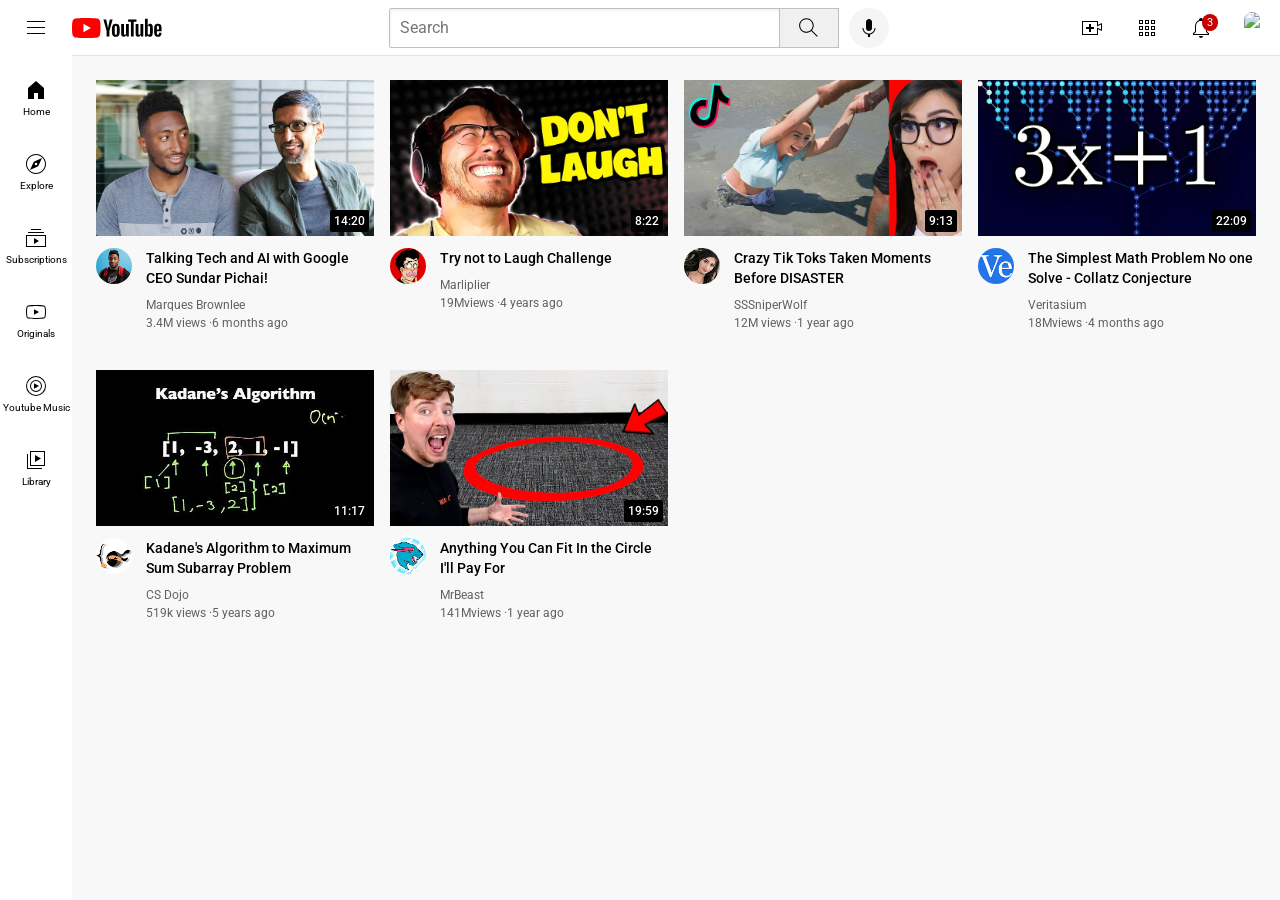
==== youtube.html @ 3a7df428 "Version 1" ====
<!DOCTYPE html>
<html lang="en">
<head>
    <title>Youtube.Clone</title>
    <link rel="preconnect" href="https://fonts.googleapis.com">
    <link rel="preconnect" href="https://fonts.gstatic.com" crossorigin>
    <link href="https://fonts.googleapis.com/css2?family=Roboto:wght@400;500;700&display=swap" rel="stylesheet">
    <link rel="stylesheet" href="styles/header.css">
    <link rel="stylesheet" href="styles/general.css">
    <link rel="stylesheet" href="styles/video.css">
    <link rel="stylesheet" href="styles/sidebar.css">



</head>
<body>
    <div class="header">
        <div class="left-section">
            <img src="icons/hamburger-menu.svg" class="hamburger">
            <img src="icons/youtube-logo.svg" class="youtube-logo">
        </div>
        <div class="middle-section">
            <input type="text" placeholder="Search" class="search-bar">
            <button class="search-button"><img class="search-icon" src="icons/search.svg">
                <div class="tooltip">Search</div>
            </button>
            <button class="voice-search-button"><img class="voice-search-icon" src="icons/voice-search-icon.svg">
                <div class="tooltip">Search with your voice</div>
              
            </button>
        </div>
        <div class="right-section">
            <div class="upload-icon-container">
                <img class="upload-icon" src="icons/upload.svg">
                <div class="tooltip">Create</div>


            </div>
            <div class="apps-icon-container">
                <img class="youtube-apps-icon" src="icons/youtube-apps.svg">
                <div class="tooltip">Youtube Apps</div>


            </div>
            <div class="notifications-icon-container">
                <img class="notifications-icon"  src="icons/notifications.svg">
                <div class="tooltip">Notifications</div>
                <div class="notifications-count">3</div>
            </div>
            <img class="current-user-picture" src="Channel-pics/my-channel.jpeg">
        </div>

    </div>
    <div class="sidebar">
        <div class="sidebar-link">
            <img src="icons/home.svg">
            <div>Home</div>
        </div>
        <div class="sidebar-link">
            <img src="icons/explore.svg">
            <div>Explore</div>

        </div>
        <div class="sidebar-link">
            <img src="icons/subscriptions.svg">
            <div>Subscriptions</div>

        </div>
        <div class="sidebar-link">
            <img src="icons/originals.svg">
            <div>Originals</div>

        </div>
        <div class="sidebar-link">
            <img src="icons/youtube-music.svg">
            <div>Youtube Music</div>

        </div>
        <div class="sidebar-link">
            <img src="icons/library.svg">
            <div>Library</div>
        </div>
    </div>
    <div class="video-grid">
        <div class="video-preview">    
            <div class="thumbnail-row">
                <img class="thumbnail" src="thumbnails/thumbnail-1.webp">
                <div class="video-time">14:20</div>
            </div>
            <div class="video-info-grid">
                <div class="channel-picture">
                    <img class="profile-picture" src="Channel-pics/channel-1.jpeg">
                </div>
                <div class="video-info">
                    <p class="video-title">Talking Tech and AI with Google CEO Sundar Pichai!</p>
                    <p class="video-author">Marques Brownlee</p>
                    <p class="video-stats">3.4M views &#183;6 months ago</p>
                </div>
            </div>
        </div>
        <div class="video-preview">    
            <div class="thumbnail-row">
                <img class="thumbnail" src="thumbnails/thumbnail-2.webp">
                <div class="video-time">8:22</div>

            </div>
            <div class="video-info-grid">
                <div class="channel-picture2">
                    <img src="Channel-pics/channel-2.jpeg" class="profile-picture">
    
                </div>
                <div class="video-info2">
                    <p class="video-title">Try not to Laugh Challenge</p>
                    <p class="video-author">Marliplier</p>
                    <p class="video-stats">19Mviews &#183;4 years ago</p>
        
                </div>
        
            </div>
        </div>
        <div class="video-preview">    
            <div class="thumbnail-row">
                <img class="thumbnail" src="thumbnails/thumbnail-3.webp">
                <div class="video-time">9:13</div>

            </div>
            <div class="video-info-grid">
                <div class="channel-picture">
                    <img class="profile-picture" src="Channel-pics/channel-3.jpeg">
                </div>
                <div class="video-info">
                    <p class="video-title">Crazy Tik Toks Taken Moments Before DISASTER</p>
                    <p class="video-author">SSSniperWolf</p>
                    <p class="video-stats">12M views &#183;1 year ago</p>
                </div>
            </div>
        </div>
        <div class="video-preview">    
            <div class="thumbnail-row">
                <img class="thumbnail" src="thumbnails/thumbnail-4.webp">
                <div class="video-time">22:09</div>

            </div>
            <div class="video-info-grid">
                <div class="channel-picture2">
                    <img src="Channel-pics/channel-4.jpeg" class="profile-picture">
    
                </div>
                <div class="video-info2">
                    <p class="video-title">The Simplest Math Problem No one Solve - Collatz Conjecture</p>
                    <p class="video-author">Veritasium</p>
                    <p class="video-stats">18Mviews &#183;4 months ago</p>
        
                </div>
        
            </div>
        </div>
        <div class="video-preview">    
            <div class="thumbnail-row">
                <img class="thumbnail" src="thumbnails/thumbnail-5.webp">
                <div class="video-time">11:17</div>

            </div>
            <div class="video-info-grid">
                <div class="channel-picture">
                    <img class="profile-picture" src="Channel-pics/channel-5.jpeg">
                </div>
                <div class="video-info">
                    <p class="video-title">Kadane's Algorithm to Maximum Sum Subarray Problem</p>
                    <p class="video-author">CS Dojo</p>
                    <p class="video-stats">519k views &#183;5 years ago</p>
                </div>
            </div>
        </div>
        <div class="video-preview">    
            <div class="thumbnail-row">
                <img class="thumbnail" src="thumbnails/thumbnail-6.webp">
                <div class="video-time">19:59</div>

            </div>
            <div class="video-info-grid">
                <div class="channel-picture2">
                    <img src="Channel-pics/channel-6.jpeg" class="profile-picture">
    
                </div>
                <div class="video-info2">
                    <p class="video-title">Anything You Can Fit In the Circle I'll Pay For</p>
                    <p class="video-author">MrBeast</p>
                    <p class="video-stats">141Mviews &#183;1 year ago</p>
        
                </div>
        
            </div>
        </div>
    </div>


</body>
</html>
---- styles/header.css ----
.header{
    height: 55px;
    display: flex;
    flex-direction: row;
    justify-content: space-between;
    position: fixed;
    top: 0;
    left: 0;
    right: 0;
    background-color: white;
    border-bottom-width: 1px;
    border-bottom-style: solid;
    border-bottom-color: rgb(228, 228, 228);
    z-index: 100;
}
.left-section{
    display: flex;
    align-items: center;
}
.hamburger{
    height: 24px;
    margin-left: 24px;
    margin-right: 24px;
}
.youtube-logo{
    height: 20px;
}
.middle-section{
    flex: 1;
    margin-left: 70px;
    margin-right: 35px;
     max-width: 500px;
     display: flex;
     align-items: center;
}
.search-bar{
    flex: 1;
    height: 36px;
    padding-left: 10px;
    font-size: 16px;
    border-width: 1px;
    border-style: solid;
    border-color: rgb(192, 192, 192);
    border-radius: 2px;
    box-shadow: inset 1px 2px 3px rgb(0, 0, 0, 0.05);
    width: 0;
}
.search-bar::placeholder{
    font-family: Roboto, Arial;
    font-size: 16px;
}

.search-button{
    height: 40px;
    width: 60px;
    background-color: rgb(240, 240, 240);
    border-width: 1px;
    border-style: solid;
    border-color: rgb(192, 192, 192);
    margin-left: -1px;
    margin-right: 10px;
}
.search-button,.voice-search-button, .upload-icon-container,
.apps-icon-container, .notifications-icon-container{
    position: relative;
    display: flex;
    justify-content: center;
    align-items: center;


}
.search-button .tooltip,.voice-search-button .tooltip, .upload-icon-container .tooltip,
.apps-icon-container .tooltip, .notifications-icon-container .tooltip {
    position: absolute;
    font-family: Roboto, Arial;
    background-color: gray;
    color: white;
    padding-top: 4px;
    padding-bottom: 4px;
    padding-left: 8px;
    padding-right: 8px;
    border-radius: 2px;
    font-size: 12px;
    bottom: -30px;
    opacity: 0;
    transition: opacity 0.15s;
    pointer-events: none;
    white-space: nowrap;
}
.search-button:hover .tooltip,.voice-search-button:hover .tooltip,
.upload-icon-container:hover .tooltip,
.apps-icon-container:hover .tooltip,
.notifications-icon-container:hover .tooltip
{
    opacity: 1;
}
.search-icon{
    height: 25px;
}
.voice-search-button{
    height: 40px;
    width: 40px ;
    border-radius: 20px;
    border: none;
    background-color: rgb(245, 245, 245);
}
.voice-search-icon{
    height: 24px;
}
.right-section{
    width: 180px;
    margin-right: 20px;
    display: flex;
    align-items: center;
    justify-content: space-between;
    flex-shrink: 0;
}
.upload-icon{
    height: 24px;
}
.youtube-apps-icon{
    height: 24px;
}
.notifications-icon{
    height: 24px;
}
.notifications-icon-container{
    position: relative;
}
.notifications-count{
    position: absolute;
    top: -2px;
    right: -5px;
    background-color: rgb(200, 0, 0);
    color: white;
    font-family: Roboto,Arial;
    font-size: 11px;
    padding-left: 5px;
    padding-right: 5px;
    padding-top: 2px;
    padding-bottom: 2px;
    border-radius: 10px;
}
.current-user-picture{
    height: 32px;
    border-radius: 16px;
}
---- styles/general.css ----
p{
    font-family: Roboto, Arial;
    margin-top: 0;
    margin-bottom: 0;
}
body{
    margin: 0;
    padding-top: 80px;
    padding-left: 96px;
    padding-right: 24px;
    background-color: rgb(248, 248, 248);
}
---- styles/video.css ----
.thumbnail{
    width: 100%;  
}

.video-title{
    margin-top: 0;
    font-size: 14px;
    font-weight: 500;
    line-height: 20px;
    margin-bottom: 10px;
}

.video-info-grid{
    display: grid;
    grid-template-columns: 50px 1fr;
}
.profile-picture{
    width: 36px;
    border-radius: 50px;
}
.thumbnail-row{
    margin-bottom: 8px;
    position: relative;
}

.video-author,.video-stats {
    font-size: 12px;
    color: rgb(96,96,96);
}
.video-author{
   margin-bottom: 4px;
}

.video-stats{
    margin-top: 0px;
}
.video-grid{
    display: grid;
    grid-template-columns: 1fr 1fr 1fr;
    column-gap: 16px;
    row-gap: 40px;
}
@media (max-width: 750px){
    .video-grid{
        grid-template-columns: 1fr 1fr;
    }
}
@media (min-width: 751px) and (max-width:999px){
    .video-grid{
        grid-template-columns: 1fr 1fr 1fr;
    }
}
@media (min-width: 1000px) {
    .video-grid{
        grid-template-columns: 1fr 1fr 1fr 1fr;
    }
}
.video-time{
    font-family: Roboto, Arial;
    font-size: 12px;
    font-weight: 500;
    padding-left: 4px;
    padding-right: 4px;
    padding-top: 4px;
    padding-bottom: 4px;
    border-radius: 2px;
    background-color: black;
    color: white;
    position: absolute;
    bottom: 8px;
    right: 5px;
}
---- styles/sidebar.css ----
.sidebar{
    position: fixed;
    left: 0;
    bottom: 0;
    top: 55px;
    background-color: white;
    width: 72px;
    z-index: 200;
    padding-top: 5px;
}

.sidebar-link{
    height: 74px;
    display: flex;
    justify-content: center;
    align-items: center;
    flex-direction: column;
    cursor: pointer;
}

.sidebar-link:hover{
    background-color: rgb(235, 235, 235);
}

.sidebar-link img{
    height: 24px;
    margin-bottom: 4px;
}

.sidebar-link div{
    font-family: Roboto, Arial;
    font-size: 10px;
}
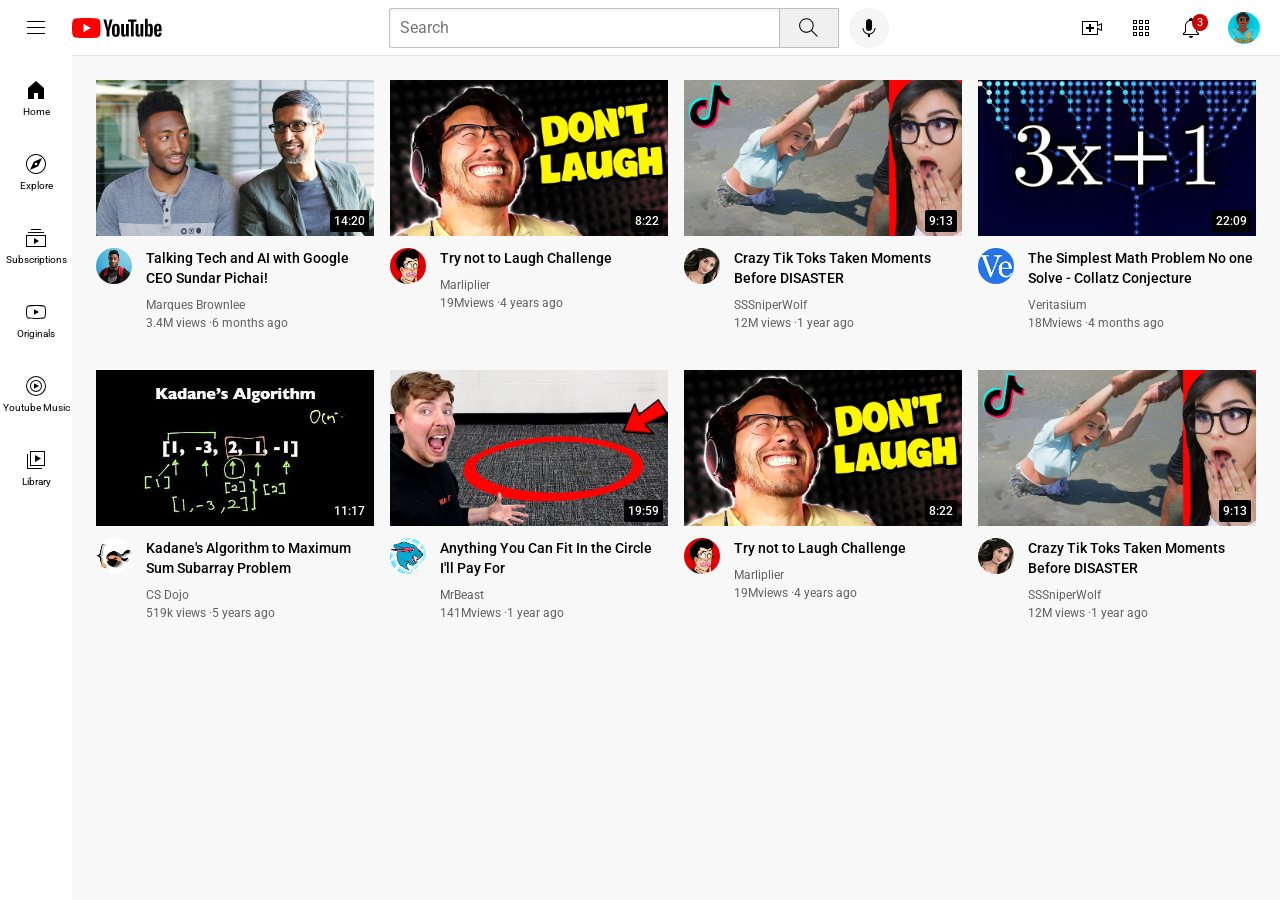
==== commit 5c6ab51c: "Add files via upload" ====
--- a/youtube.html
+++ b/youtube.html
@@ -1,199 +1,236 @@
-<!DOCTYPE html>
-<html lang="en">
-<head>
-    <title>Youtube.Clone</title>
-    <link rel="preconnect" href="https://fonts.googleapis.com">
-    <link rel="preconnect" href="https://fonts.gstatic.com" crossorigin>
-    <link href="https://fonts.googleapis.com/css2?family=Roboto:wght@400;500;700&display=swap" rel="stylesheet">
-    <link rel="stylesheet" href="styles/header.css">
-    <link rel="stylesheet" href="styles/general.css">
-    <link rel="stylesheet" href="styles/video.css">
-    <link rel="stylesheet" href="styles/sidebar.css">
-
-
-
-</head>
-<body>
-    <div class="header">
-        <div class="left-section">
-            <img src="icons/hamburger-menu.svg" class="hamburger">
-            <img src="icons/youtube-logo.svg" class="youtube-logo">
-        </div>
-        <div class="middle-section">
-            <input type="text" placeholder="Search" class="search-bar">
-            <button class="search-button"><img class="search-icon" src="icons/search.svg">
-                <div class="tooltip">Search</div>
-            </button>
-            <button class="voice-search-button"><img class="voice-search-icon" src="icons/voice-search-icon.svg">
-                <div class="tooltip">Search with your voice</div>
-              
-            </button>
-        </div>
-        <div class="right-section">
-            <div class="upload-icon-container">
-                <img class="upload-icon" src="icons/upload.svg">
-                <div class="tooltip">Create</div>
-
-
-            </div>
-            <div class="apps-icon-container">
-                <img class="youtube-apps-icon" src="icons/youtube-apps.svg">
-                <div class="tooltip">Youtube Apps</div>
-
-
-            </div>
-            <div class="notifications-icon-container">
-                <img class="notifications-icon"  src="icons/notifications.svg">
-                <div class="tooltip">Notifications</div>
-                <div class="notifications-count">3</div>
-            </div>
-            <img class="current-user-picture" src="Channel-pics/my-channel.jpeg">
-        </div>
-
-    </div>
-    <div class="sidebar">
-        <div class="sidebar-link">
-            <img src="icons/home.svg">
-            <div>Home</div>
-        </div>
-        <div class="sidebar-link">
-            <img src="icons/explore.svg">
-            <div>Explore</div>
-
-        </div>
-        <div class="sidebar-link">
-            <img src="icons/subscriptions.svg">
-            <div>Subscriptions</div>
-
-        </div>
-        <div class="sidebar-link">
-            <img src="icons/originals.svg">
-            <div>Originals</div>
-
-        </div>
-        <div class="sidebar-link">
-            <img src="icons/youtube-music.svg">
-            <div>Youtube Music</div>
-
-        </div>
-        <div class="sidebar-link">
-            <img src="icons/library.svg">
-            <div>Library</div>
-        </div>
-    </div>
-    <div class="video-grid">
-        <div class="video-preview">    
-            <div class="thumbnail-row">
-                <img class="thumbnail" src="thumbnails/thumbnail-1.webp">
-                <div class="video-time">14:20</div>
-            </div>
-            <div class="video-info-grid">
-                <div class="channel-picture">
-                    <img class="profile-picture" src="Channel-pics/channel-1.jpeg">
-                </div>
-                <div class="video-info">
-                    <p class="video-title">Talking Tech and AI with Google CEO Sundar Pichai!</p>
-                    <p class="video-author">Marques Brownlee</p>
-                    <p class="video-stats">3.4M views &#183;6 months ago</p>
-                </div>
-            </div>
-        </div>
-        <div class="video-preview">    
-            <div class="thumbnail-row">
-                <img class="thumbnail" src="thumbnails/thumbnail-2.webp">
-                <div class="video-time">8:22</div>
-
-            </div>
-            <div class="video-info-grid">
-                <div class="channel-picture2">
-                    <img src="Channel-pics/channel-2.jpeg" class="profile-picture">
-    
-                </div>
-                <div class="video-info2">
-                    <p class="video-title">Try not to Laugh Challenge</p>
-                    <p class="video-author">Marliplier</p>
-                    <p class="video-stats">19Mviews &#183;4 years ago</p>
-        
-                </div>
-        
-            </div>
-        </div>
-        <div class="video-preview">    
-            <div class="thumbnail-row">
-                <img class="thumbnail" src="thumbnails/thumbnail-3.webp">
-                <div class="video-time">9:13</div>
-
-            </div>
-            <div class="video-info-grid">
-                <div class="channel-picture">
-                    <img class="profile-picture" src="Channel-pics/channel-3.jpeg">
-                </div>
-                <div class="video-info">
-                    <p class="video-title">Crazy Tik Toks Taken Moments Before DISASTER</p>
-                    <p class="video-author">SSSniperWolf</p>
-                    <p class="video-stats">12M views &#183;1 year ago</p>
-                </div>
-            </div>
-        </div>
-        <div class="video-preview">    
-            <div class="thumbnail-row">
-                <img class="thumbnail" src="thumbnails/thumbnail-4.webp">
-                <div class="video-time">22:09</div>
-
-            </div>
-            <div class="video-info-grid">
-                <div class="channel-picture2">
-                    <img src="Channel-pics/channel-4.jpeg" class="profile-picture">
-    
-                </div>
-                <div class="video-info2">
-                    <p class="video-title">The Simplest Math Problem No one Solve - Collatz Conjecture</p>
-                    <p class="video-author">Veritasium</p>
-                    <p class="video-stats">18Mviews &#183;4 months ago</p>
-        
-                </div>
-        
-            </div>
-        </div>
-        <div class="video-preview">    
-            <div class="thumbnail-row">
-                <img class="thumbnail" src="thumbnails/thumbnail-5.webp">
-                <div class="video-time">11:17</div>
-
-            </div>
-            <div class="video-info-grid">
-                <div class="channel-picture">
-                    <img class="profile-picture" src="Channel-pics/channel-5.jpeg">
-                </div>
-                <div class="video-info">
-                    <p class="video-title">Kadane's Algorithm to Maximum Sum Subarray Problem</p>
-                    <p class="video-author">CS Dojo</p>
-                    <p class="video-stats">519k views &#183;5 years ago</p>
-                </div>
-            </div>
-        </div>
-        <div class="video-preview">    
-            <div class="thumbnail-row">
-                <img class="thumbnail" src="thumbnails/thumbnail-6.webp">
-                <div class="video-time">19:59</div>
-
-            </div>
-            <div class="video-info-grid">
-                <div class="channel-picture2">
-                    <img src="Channel-pics/channel-6.jpeg" class="profile-picture">
-    
-                </div>
-                <div class="video-info2">
-                    <p class="video-title">Anything You Can Fit In the Circle I'll Pay For</p>
-                    <p class="video-author">MrBeast</p>
-                    <p class="video-stats">141Mviews &#183;1 year ago</p>
-        
-                </div>
-        
-            </div>
-        </div>
-    </div>
-
-
-</body>
+<!DOCTYPE html>
+<html lang="en">
+<head>
+    <title>Youtube.Clone</title>
+    <link rel="preconnect" href="https://fonts.googleapis.com">
+    <link rel="preconnect" href="https://fonts.gstatic.com" crossorigin>
+    <link href="https://fonts.googleapis.com/css2?family=Roboto:wght@400;500;700&display=swap" rel="stylesheet">
+    <link rel="stylesheet" href="styles/header.css">
+    <link rel="stylesheet" href="styles/general.css">
+    <link rel="stylesheet" href="styles/video.css">
+    <link rel="stylesheet" href="styles/sidebar.css">
+
+
+
+</head>
+<body>
+    <div class="header">
+        <div class="left-section">
+            <img src="icons/hamburger-menu.svg" class="hamburger">
+            <img src="icons/youtube-logo.svg" class="youtube-logo">
+        </div>
+        <div class="middle-section">
+            <input type="text" placeholder="Search" class="search-bar">
+            <button class="search-button"><img class="search-icon" src="icons/search.svg">
+                <div class="tooltip">Search</div>
+            </button>
+            <button class="voice-search-button"><img class="voice-search-icon" src="icons/voice-search-icon.svg">
+                <div class="tooltip">Search with your voice</div>
+              
+            </button>
+        </div>
+        <div class="right-section">
+            <div class="upload-icon-container">
+                <img class="upload-icon" src="icons/upload.svg">
+                <div class="tooltip">Create</div>
+
+
+            </div>
+            <div class="apps-icon-container">
+                <img class="youtube-apps-icon" src="icons/youtube-apps.svg">
+                <div class="tooltip">Youtube Apps</div>
+
+
+            </div>
+            <div class="notifications-icon-container">
+                <img class="notifications-icon"  src="icons/notifications.svg">
+                <div class="tooltip">Notifications</div>
+                <div class="notifications-count">3</div>
+            </div>
+            <img class="current-user-picture" src="Channel-pics/my-channel.jpg">
+        </div>
+
+    </div>
+    <div class="sidebar">
+        <div class="sidebar-link">
+            <img src="icons/home.svg">
+            <div>Home</div>
+        </div>
+        <div class="sidebar-link">
+            <img src="icons/explore.svg">
+            <div>Explore</div>
+
+        </div>
+        <div class="sidebar-link">
+            <img src="icons/subscriptions.svg">
+            <div>Subscriptions</div>
+
+        </div>
+        <div class="sidebar-link">
+            <img src="icons/originals.svg">
+            <div>Originals</div>
+
+        </div>
+        <div class="sidebar-link">
+            <img src="icons/youtube-music.svg">
+            <div>Youtube Music</div>
+
+        </div>
+        <div class="sidebar-link">
+            <img src="icons/library.svg">
+            <div>Library</div>
+        </div>
+    </div>
+    <div class="video-grid">
+        <div class="video-preview">    
+            <div class="thumbnail-row">
+                <img class="thumbnail" src="thumbnails/thumbnail-1.webp">
+                <div class="video-time">14:20</div>
+            </div>
+            <div class="video-info-grid">
+                <div class="channel-picture">
+                    <img class="profile-picture" src="Channel-pics/channel-1.jpeg">
+                </div>
+                <div class="video-info">
+                    <p class="video-title">Talking Tech and AI with Google CEO Sundar Pichai!</p>
+                    <p class="video-author">Marques Brownlee</p>
+                    <p class="video-stats">3.4M views &#183;6 months ago</p>
+                </div>
+            </div>
+        </div>
+        <div class="video-preview">    
+            <div class="thumbnail-row">
+                <img class="thumbnail" src="thumbnails/thumbnail-2.webp">
+                <div class="video-time">8:22</div>
+
+            </div>
+            <div class="video-info-grid">
+                <div class="channel-picture2">
+                    <img src="Channel-pics/channel-2.jpeg" class="profile-picture">
+    
+                </div>
+                <div class="video-info2">
+                    <p class="video-title">Try not to Laugh Challenge</p>
+                    <p class="video-author">Marliplier</p>
+                    <p class="video-stats">19Mviews &#183;4 years ago</p>
+        
+                </div>
+        
+            </div>
+        </div>
+        <div class="video-preview">    
+            <div class="thumbnail-row">
+                <img class="thumbnail" src="thumbnails/thumbnail-3.webp">
+                <div class="video-time">9:13</div>
+
+            </div>
+            <div class="video-info-grid">
+                <div class="channel-picture">
+                    <img class="profile-picture" src="Channel-pics/channel-3.jpeg">
+                </div>
+                <div class="video-info">
+                    <p class="video-title">Crazy Tik Toks Taken Moments Before DISASTER</p>
+                    <p class="video-author">SSSniperWolf</p>
+                    <p class="video-stats">12M views &#183;1 year ago</p>
+                </div>
+            </div>
+        </div>
+        <div class="video-preview">    
+            <div class="thumbnail-row">
+                <img class="thumbnail" src="thumbnails/thumbnail-4.webp">
+                <div class="video-time">22:09</div>
+
+            </div>
+            <div class="video-info-grid">
+                <div class="channel-picture2">
+                    <img src="Channel-pics/channel-4.jpeg" class="profile-picture">
+    
+                </div>
+                <div class="video-info2">
+                    <p class="video-title">The Simplest Math Problem No one Solve - Collatz Conjecture</p>
+                    <p class="video-author">Veritasium</p>
+                    <p class="video-stats">18Mviews &#183;4 months ago</p>
+        
+                </div>
+        
+            </div>
+        </div>
+        <div class="video-preview">    
+            <div class="thumbnail-row">
+                <img class="thumbnail" src="thumbnails/thumbnail-5.webp">
+                <div class="video-time">11:17</div>
+
+            </div>
+            <div class="video-info-grid">
+                <div class="channel-picture">
+                    <img class="profile-picture" src="Channel-pics/channel-5.jpeg">
+                </div>
+                <div class="video-info">
+                    <p class="video-title">Kadane's Algorithm to Maximum Sum Subarray Problem</p>
+                    <p class="video-author">CS Dojo</p>
+                    <p class="video-stats">519k views &#183;5 years ago</p>
+                </div>
+            </div>
+        </div>
+        <div class="video-preview">    
+            <div class="thumbnail-row">
+                <img class="thumbnail" src="thumbnails/thumbnail-6.webp">
+                <div class="video-time">19:59</div>
+
+            </div>
+            <div class="video-info-grid">
+                <div class="channel-picture2">
+                    <img src="Channel-pics/channel-6.jpeg" class="profile-picture">
+    
+                </div>
+                <div class="video-info2">
+                    <p class="video-title">Anything You Can Fit In the Circle I'll Pay For</p>
+                    <p class="video-author">MrBeast</p>
+                    <p class="video-stats">141Mviews &#183;1 year ago</p>
+        
+                </div>
+        
+            </div>
+        </div>
+        <div class="video-preview">    
+            <div class="thumbnail-row">
+                <img class="thumbnail" src="thumbnails/thumbnail-2.webp">
+                <div class="video-time">8:22</div>
+
+            </div>
+            <div class="video-info-grid">
+                <div class="channel-picture2">
+                    <img src="Channel-pics/channel-2.jpeg" class="profile-picture">
+    
+                </div>
+                <div class="video-info2">
+                    <p class="video-title">Try not to Laugh Challenge</p>
+                    <p class="video-author">Marliplier</p>
+                    <p class="video-stats">19Mviews &#183;4 years ago</p>
+        
+                </div>
+        
+            </div>
+        </div>
+        <div class="video-preview">    
+            <div class="thumbnail-row">
+                <img class="thumbnail" src="thumbnails/thumbnail-3.webp">
+                <div class="video-time">9:13</div>
+
+            </div>
+            <div class="video-info-grid">
+                <div class="channel-picture">
+                    <img class="profile-picture" src="Channel-pics/channel-3.jpeg">
+                </div>
+                <div class="video-info">
+                    <p class="video-title">Crazy Tik Toks Taken Moments Before DISASTER</p>
+                    <p class="video-author">SSSniperWolf</p>
+                    <p class="video-stats">12M views &#183;1 year ago</p>
+                </div>
+            </div>
+        </div>
+    </div>
+
+
+</body>
 </html>
--- a/styles/header.css
+++ b/styles/header.css
@@ -1,147 +1,147 @@
-.header{
-    height: 55px;
-    display: flex;
-    flex-direction: row;
-    justify-content: space-between;
-    position: fixed;
-    top: 0;
-    left: 0;
-    right: 0;
-    background-color: white;
-    border-bottom-width: 1px;
-    border-bottom-style: solid;
-    border-bottom-color: rgb(228, 228, 228);
-    z-index: 100;
-}
-.left-section{
-    display: flex;
-    align-items: center;
-}
-.hamburger{
-    height: 24px;
-    margin-left: 24px;
-    margin-right: 24px;
-}
-.youtube-logo{
-    height: 20px;
-}
-.middle-section{
-    flex: 1;
-    margin-left: 70px;
-    margin-right: 35px;
-     max-width: 500px;
-     display: flex;
-     align-items: center;
-}
-.search-bar{
-    flex: 1;
-    height: 36px;
-    padding-left: 10px;
-    font-size: 16px;
-    border-width: 1px;
-    border-style: solid;
-    border-color: rgb(192, 192, 192);
-    border-radius: 2px;
-    box-shadow: inset 1px 2px 3px rgb(0, 0, 0, 0.05);
-    width: 0;
-}
-.search-bar::placeholder{
-    font-family: Roboto, Arial;
-    font-size: 16px;
-}
-
-.search-button{
-    height: 40px;
-    width: 60px;
-    background-color: rgb(240, 240, 240);
-    border-width: 1px;
-    border-style: solid;
-    border-color: rgb(192, 192, 192);
-    margin-left: -1px;
-    margin-right: 10px;
-}
-.search-button,.voice-search-button, .upload-icon-container,
-.apps-icon-container, .notifications-icon-container{
-    position: relative;
-    display: flex;
-    justify-content: center;
-    align-items: center;
-
-
-}
-.search-button .tooltip,.voice-search-button .tooltip, .upload-icon-container .tooltip,
-.apps-icon-container .tooltip, .notifications-icon-container .tooltip {
-    position: absolute;
-    font-family: Roboto, Arial;
-    background-color: gray;
-    color: white;
-    padding-top: 4px;
-    padding-bottom: 4px;
-    padding-left: 8px;
-    padding-right: 8px;
-    border-radius: 2px;
-    font-size: 12px;
-    bottom: -30px;
-    opacity: 0;
-    transition: opacity 0.15s;
-    pointer-events: none;
-    white-space: nowrap;
-}
-.search-button:hover .tooltip,.voice-search-button:hover .tooltip,
-.upload-icon-container:hover .tooltip,
-.apps-icon-container:hover .tooltip,
-.notifications-icon-container:hover .tooltip
-{
-    opacity: 1;
-}
-.search-icon{
-    height: 25px;
-}
-.voice-search-button{
-    height: 40px;
-    width: 40px ;
-    border-radius: 20px;
-    border: none;
-    background-color: rgb(245, 245, 245);
-}
-.voice-search-icon{
-    height: 24px;
-}
-.right-section{
-    width: 180px;
-    margin-right: 20px;
-    display: flex;
-    align-items: center;
-    justify-content: space-between;
-    flex-shrink: 0;
-}
-.upload-icon{
-    height: 24px;
-}
-.youtube-apps-icon{
-    height: 24px;
-}
-.notifications-icon{
-    height: 24px;
-}
-.notifications-icon-container{
-    position: relative;
-}
-.notifications-count{
-    position: absolute;
-    top: -2px;
-    right: -5px;
-    background-color: rgb(200, 0, 0);
-    color: white;
-    font-family: Roboto,Arial;
-    font-size: 11px;
-    padding-left: 5px;
-    padding-right: 5px;
-    padding-top: 2px;
-    padding-bottom: 2px;
-    border-radius: 10px;
-}
-.current-user-picture{
-    height: 32px;
-    border-radius: 16px;
+.header{
+    height: 55px;
+    display: flex;
+    flex-direction: row;
+    justify-content: space-between;
+    position: fixed;
+    top: 0;
+    left: 0;
+    right: 0;
+    background-color: white;
+    border-bottom-width: 1px;
+    border-bottom-style: solid;
+    border-bottom-color: rgb(228, 228, 228);
+    z-index: 100;
+}
+.left-section{
+    display: flex;
+    align-items: center;
+}
+.hamburger{
+    height: 24px;
+    margin-left: 24px;
+    margin-right: 24px;
+}
+.youtube-logo{
+    height: 20px;
+}
+.middle-section{
+    flex: 1;
+    margin-left: 70px;
+    margin-right: 35px;
+     max-width: 500px;
+     display: flex;
+     align-items: center;
+}
+.search-bar{
+    flex: 1;
+    height: 36px;
+    padding-left: 10px;
+    font-size: 16px;
+    border-width: 1px;
+    border-style: solid;
+    border-color: rgb(192, 192, 192);
+    border-radius: 2px;
+    box-shadow: inset 1px 2px 3px rgb(0, 0, 0, 0.05);
+    width: 0;
+}
+.search-bar::placeholder{
+    font-family: Roboto, Arial;
+    font-size: 16px;
+}
+
+.search-button{
+    height: 40px;
+    width: 60px;
+    background-color: rgb(240, 240, 240);
+    border-width: 1px;
+    border-style: solid;
+    border-color: rgb(192, 192, 192);
+    margin-left: -1px;
+    margin-right: 10px;
+}
+.search-button,.voice-search-button, .upload-icon-container,
+.apps-icon-container, .notifications-icon-container{
+    position: relative;
+    display: flex;
+    justify-content: center;
+    align-items: center;
+
+
+}
+.search-button .tooltip,.voice-search-button .tooltip, .upload-icon-container .tooltip,
+.apps-icon-container .tooltip, .notifications-icon-container .tooltip {
+    position: absolute;
+    font-family: Roboto, Arial;
+    background-color: gray;
+    color: white;
+    padding-top: 4px;
+    padding-bottom: 4px;
+    padding-left: 8px;
+    padding-right: 8px;
+    border-radius: 2px;
+    font-size: 12px;
+    bottom: -30px;
+    opacity: 0;
+    transition: opacity 0.15s;
+    pointer-events: none;
+    white-space: nowrap;
+}
+.search-button:hover .tooltip,.voice-search-button:hover .tooltip,
+.upload-icon-container:hover .tooltip,
+.apps-icon-container:hover .tooltip,
+.notifications-icon-container:hover .tooltip
+{
+    opacity: 1;
+}
+.search-icon{
+    height: 25px;
+}
+.voice-search-button{
+    height: 40px;
+    width: 40px ;
+    border-radius: 20px;
+    border: none;
+    background-color: rgb(245, 245, 245);
+}
+.voice-search-icon{
+    height: 24px;
+}
+.right-section{
+    width: 180px;
+    margin-right: 20px;
+    display: flex;
+    align-items: center;
+    justify-content: space-between;
+    flex-shrink: 0;
+}
+.upload-icon{
+    height: 24px;
+}
+.youtube-apps-icon{
+    height: 24px;
+}
+.notifications-icon{
+    height: 24px;
+}
+.notifications-icon-container{
+    position: relative;
+}
+.notifications-count{
+    position: absolute;
+    top: -2px;
+    right: -5px;
+    background-color: rgb(200, 0, 0);
+    color: white;
+    font-family: Roboto,Arial;
+    font-size: 11px;
+    padding-left: 5px;
+    padding-right: 5px;
+    padding-top: 2px;
+    padding-bottom: 2px;
+    border-radius: 10px;
+}
+.current-user-picture{
+    height: 32px;
+    border-radius: 16px;
 }
--- a/styles/general.css
+++ b/styles/general.css
@@ -1,12 +1,12 @@
-p{
-    font-family: Roboto, Arial;
-    margin-top: 0;
-    margin-bottom: 0;
-}
-body{
-    margin: 0;
-    padding-top: 80px;
-    padding-left: 96px;
-    padding-right: 24px;
-    background-color: rgb(248, 248, 248);
-}
+p{
+    font-family: Roboto, Arial;
+    margin-top: 0;
+    margin-bottom: 0;
+}
+body{
+    margin: 0;
+    padding-top: 80px;
+    padding-left: 96px;
+    padding-right: 24px;
+    background-color: rgb(248, 248, 248);
+}
--- a/styles/video.css
+++ b/styles/video.css
@@ -1,72 +1,72 @@
-.thumbnail{
-    width: 100%;  
-}
-
-.video-title{
-    margin-top: 0;
-    font-size: 14px;
-    font-weight: 500;
-    line-height: 20px;
-    margin-bottom: 10px;
-}
-
-.video-info-grid{
-    display: grid;
-    grid-template-columns: 50px 1fr;
-}
-.profile-picture{
-    width: 36px;
-    border-radius: 50px;
-}
-.thumbnail-row{
-    margin-bottom: 8px;
-    position: relative;
-}
-
-.video-author,.video-stats {
-    font-size: 12px;
-    color: rgb(96,96,96);
-}
-.video-author{
-   margin-bottom: 4px;
-}
-
-.video-stats{
-    margin-top: 0px;
-}
-.video-grid{
-    display: grid;
-    grid-template-columns: 1fr 1fr 1fr;
-    column-gap: 16px;
-    row-gap: 40px;
-}
-@media (max-width: 750px){
-    .video-grid{
-        grid-template-columns: 1fr 1fr;
-    }
-}
-@media (min-width: 751px) and (max-width:999px){
-    .video-grid{
-        grid-template-columns: 1fr 1fr 1fr;
-    }
-}
-@media (min-width: 1000px) {
-    .video-grid{
-        grid-template-columns: 1fr 1fr 1fr 1fr;
-    }
-}
-.video-time{
-    font-family: Roboto, Arial;
-    font-size: 12px;
-    font-weight: 500;
-    padding-left: 4px;
-    padding-right: 4px;
-    padding-top: 4px;
-    padding-bottom: 4px;
-    border-radius: 2px;
-    background-color: black;
-    color: white;
-    position: absolute;
-    bottom: 8px;
-    right: 5px;
+.thumbnail{
+    width: 100%;  
+}
+
+.video-title{
+    margin-top: 0;
+    font-size: 14px;
+    font-weight: 500;
+    line-height: 20px;
+    margin-bottom: 10px;
+}
+
+.video-info-grid{
+    display: grid;
+    grid-template-columns: 50px 1fr;
+}
+.profile-picture{
+    width: 36px;
+    border-radius: 50px;
+}
+.thumbnail-row{
+    margin-bottom: 8px;
+    position: relative;
+}
+
+.video-author,.video-stats {
+    font-size: 12px;
+    color: rgb(96,96,96);
+}
+.video-author{
+   margin-bottom: 4px;
+}
+
+.video-stats{
+    margin-top: 0px;
+}
+.video-grid{
+    display: grid;
+    grid-template-columns: 1fr 1fr 1fr;
+    column-gap: 16px;
+    row-gap: 40px;
+}
+@media (max-width: 750px){
+    .video-grid{
+        grid-template-columns: 1fr 1fr;
+    }
+}
+@media (min-width: 751px) and (max-width:999px){
+    .video-grid{
+        grid-template-columns: 1fr 1fr 1fr;
+    }
+}
+@media (min-width: 1000px) {
+    .video-grid{
+        grid-template-columns: 1fr 1fr 1fr 1fr;
+    }
+}
+.video-time{
+    font-family: Roboto, Arial;
+    font-size: 12px;
+    font-weight: 500;
+    padding-left: 4px;
+    padding-right: 4px;
+    padding-top: 4px;
+    padding-bottom: 4px;
+    border-radius: 2px;
+    background-color: black;
+    color: white;
+    position: absolute;
+    bottom: 8px;
+    right: 5px;
 }
--- a/styles/sidebar.css
+++ b/styles/sidebar.css
@@ -1,33 +1,33 @@
-.sidebar{
-    position: fixed;
-    left: 0;
-    bottom: 0;
-    top: 55px;
-    background-color: white;
-    width: 72px;
-    z-index: 200;
-    padding-top: 5px;
-}
-
-.sidebar-link{
-    height: 74px;
-    display: flex;
-    justify-content: center;
-    align-items: center;
-    flex-direction: column;
-    cursor: pointer;
-}
-
-.sidebar-link:hover{
-    background-color: rgb(235, 235, 235);
-}
-
-.sidebar-link img{
-    height: 24px;
-    margin-bottom: 4px;
-}
-
-.sidebar-link div{
-    font-family: Roboto, Arial;
-    font-size: 10px;
+.sidebar{
+    position: fixed;
+    left: 0;
+    bottom: 0;
+    top: 55px;
+    background-color: white;
+    width: 72px;
+    z-index: 200;
+    padding-top: 5px;
+}
+
+.sidebar-link{
+    height: 74px;
+    display: flex;
+    justify-content: center;
+    align-items: center;
+    flex-direction: column;
+    cursor: pointer;
+}
+
+.sidebar-link:hover{
+    background-color: rgb(235, 235, 235);
+}
+
+.sidebar-link img{
+    height: 24px;
+    margin-bottom: 4px;
+}
+
+.sidebar-link div{
+    font-family: Roboto, Arial;
+    font-size: 10px;
 }
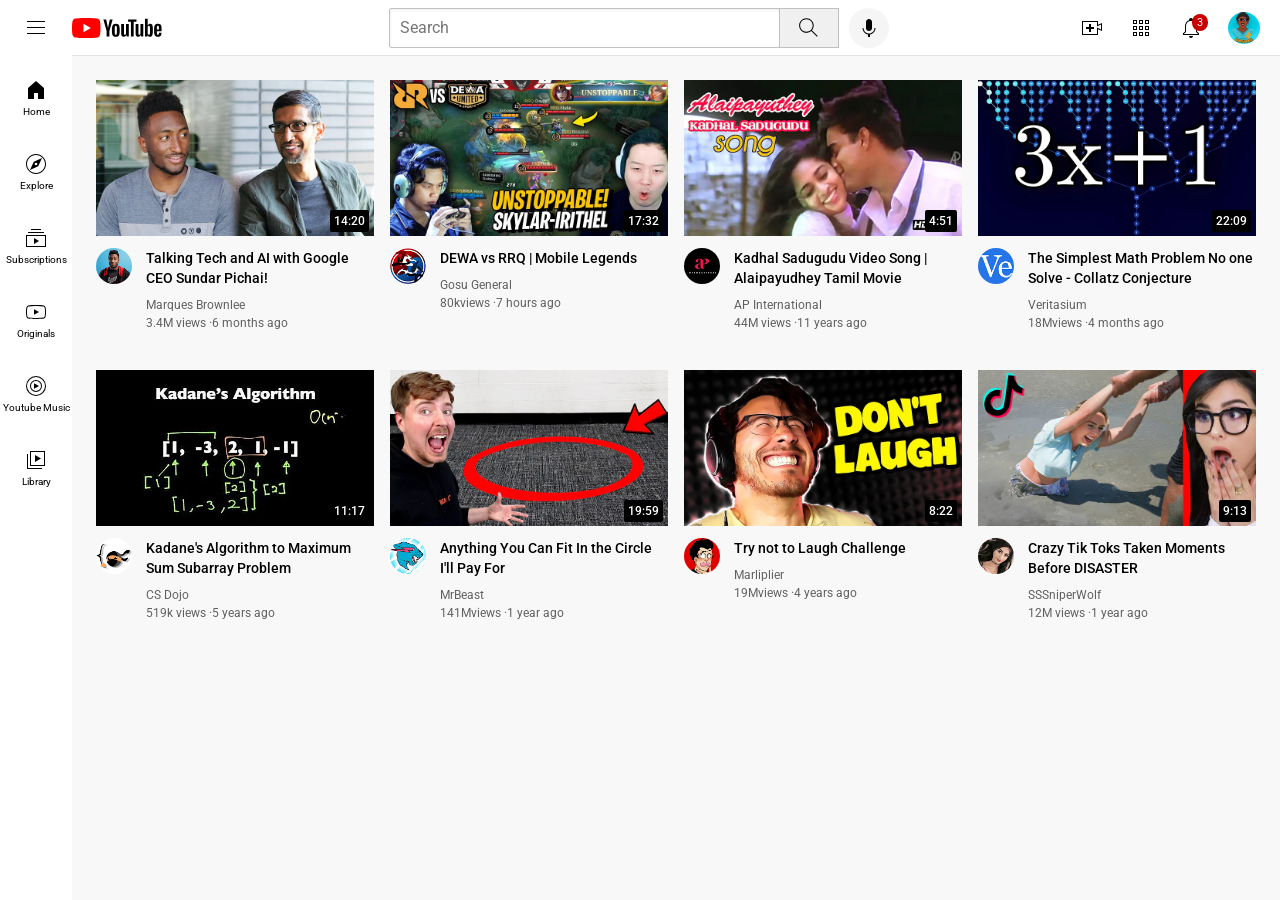
==== commit f61151dd: "First" ====
--- a/youtube.html
+++ b/youtube.html
@@ -1,236 +1,236 @@
-<!DOCTYPE html>
-<html lang="en">
-<head>
-    <title>Youtube.Clone</title>
-    <link rel="preconnect" href="https://fonts.googleapis.com">
-    <link rel="preconnect" href="https://fonts.gstatic.com" crossorigin>
-    <link href="https://fonts.googleapis.com/css2?family=Roboto:wght@400;500;700&display=swap" rel="stylesheet">
-    <link rel="stylesheet" href="styles/header.css">
-    <link rel="stylesheet" href="styles/general.css">
-    <link rel="stylesheet" href="styles/video.css">
-    <link rel="stylesheet" href="styles/sidebar.css">
-
-
-
-</head>
-<body>
-    <div class="header">
-        <div class="left-section">
-            <img src="icons/hamburger-menu.svg" class="hamburger">
-            <img src="icons/youtube-logo.svg" class="youtube-logo">
-        </div>
-        <div class="middle-section">
-            <input type="text" placeholder="Search" class="search-bar">
-            <button class="search-button"><img class="search-icon" src="icons/search.svg">
-                <div class="tooltip">Search</div>
-            </button>
-            <button class="voice-search-button"><img class="voice-search-icon" src="icons/voice-search-icon.svg">
-                <div class="tooltip">Search with your voice</div>
-              
-            </button>
-        </div>
-        <div class="right-section">
-            <div class="upload-icon-container">
-                <img class="upload-icon" src="icons/upload.svg">
-                <div class="tooltip">Create</div>
-
-
-            </div>
-            <div class="apps-icon-container">
-                <img class="youtube-apps-icon" src="icons/youtube-apps.svg">
-                <div class="tooltip">Youtube Apps</div>
-
-
-            </div>
-            <div class="notifications-icon-container">
-                <img class="notifications-icon"  src="icons/notifications.svg">
-                <div class="tooltip">Notifications</div>
-                <div class="notifications-count">3</div>
-            </div>
-            <img class="current-user-picture" src="Channel-pics/my-channel.jpg">
-        </div>
-
-    </div>
-    <div class="sidebar">
-        <div class="sidebar-link">
-            <img src="icons/home.svg">
-            <div>Home</div>
-        </div>
-        <div class="sidebar-link">
-            <img src="icons/explore.svg">
-            <div>Explore</div>
-
-        </div>
-        <div class="sidebar-link">
-            <img src="icons/subscriptions.svg">
-            <div>Subscriptions</div>
-
-        </div>
-        <div class="sidebar-link">
-            <img src="icons/originals.svg">
-            <div>Originals</div>
-
-        </div>
-        <div class="sidebar-link">
-            <img src="icons/youtube-music.svg">
-            <div>Youtube Music</div>
-
-        </div>
-        <div class="sidebar-link">
-            <img src="icons/library.svg">
-            <div>Library</div>
-        </div>
-    </div>
-    <div class="video-grid">
-        <div class="video-preview">    
-            <div class="thumbnail-row">
-                <img class="thumbnail" src="thumbnails/thumbnail-1.webp">
-                <div class="video-time">14:20</div>
-            </div>
-            <div class="video-info-grid">
-                <div class="channel-picture">
-                    <img class="profile-picture" src="Channel-pics/channel-1.jpeg">
-                </div>
-                <div class="video-info">
-                    <p class="video-title">Talking Tech and AI with Google CEO Sundar Pichai!</p>
-                    <p class="video-author">Marques Brownlee</p>
-                    <p class="video-stats">3.4M views &#183;6 months ago</p>
-                </div>
-            </div>
-        </div>
-        <div class="video-preview">    
-            <div class="thumbnail-row">
-                <img class="thumbnail" src="thumbnails/thumbnail-2.webp">
-                <div class="video-time">8:22</div>
-
-            </div>
-            <div class="video-info-grid">
-                <div class="channel-picture2">
-                    <img src="Channel-pics/channel-2.jpeg" class="profile-picture">
-    
-                </div>
-                <div class="video-info2">
-                    <p class="video-title">Try not to Laugh Challenge</p>
-                    <p class="video-author">Marliplier</p>
-                    <p class="video-stats">19Mviews &#183;4 years ago</p>
-        
-                </div>
-        
-            </div>
-        </div>
-        <div class="video-preview">    
-            <div class="thumbnail-row">
-                <img class="thumbnail" src="thumbnails/thumbnail-3.webp">
-                <div class="video-time">9:13</div>
-
-            </div>
-            <div class="video-info-grid">
-                <div class="channel-picture">
-                    <img class="profile-picture" src="Channel-pics/channel-3.jpeg">
-                </div>
-                <div class="video-info">
-                    <p class="video-title">Crazy Tik Toks Taken Moments Before DISASTER</p>
-                    <p class="video-author">SSSniperWolf</p>
-                    <p class="video-stats">12M views &#183;1 year ago</p>
-                </div>
-            </div>
-        </div>
-        <div class="video-preview">    
-            <div class="thumbnail-row">
-                <img class="thumbnail" src="thumbnails/thumbnail-4.webp">
-                <div class="video-time">22:09</div>
-
-            </div>
-            <div class="video-info-grid">
-                <div class="channel-picture2">
-                    <img src="Channel-pics/channel-4.jpeg" class="profile-picture">
-    
-                </div>
-                <div class="video-info2">
-                    <p class="video-title">The Simplest Math Problem No one Solve - Collatz Conjecture</p>
-                    <p class="video-author">Veritasium</p>
-                    <p class="video-stats">18Mviews &#183;4 months ago</p>
-        
-                </div>
-        
-            </div>
-        </div>
-        <div class="video-preview">    
-            <div class="thumbnail-row">
-                <img class="thumbnail" src="thumbnails/thumbnail-5.webp">
-                <div class="video-time">11:17</div>
-
-            </div>
-            <div class="video-info-grid">
-                <div class="channel-picture">
-                    <img class="profile-picture" src="Channel-pics/channel-5.jpeg">
-                </div>
-                <div class="video-info">
-                    <p class="video-title">Kadane's Algorithm to Maximum Sum Subarray Problem</p>
-                    <p class="video-author">CS Dojo</p>
-                    <p class="video-stats">519k views &#183;5 years ago</p>
-                </div>
-            </div>
-        </div>
-        <div class="video-preview">    
-            <div class="thumbnail-row">
-                <img class="thumbnail" src="thumbnails/thumbnail-6.webp">
-                <div class="video-time">19:59</div>
-
-            </div>
-            <div class="video-info-grid">
-                <div class="channel-picture2">
-                    <img src="Channel-pics/channel-6.jpeg" class="profile-picture">
-    
-                </div>
-                <div class="video-info2">
-                    <p class="video-title">Anything You Can Fit In the Circle I'll Pay For</p>
-                    <p class="video-author">MrBeast</p>
-                    <p class="video-stats">141Mviews &#183;1 year ago</p>
-        
-                </div>
-        
-            </div>
-        </div>
-        <div class="video-preview">    
-            <div class="thumbnail-row">
-                <img class="thumbnail" src="thumbnails/thumbnail-2.webp">
-                <div class="video-time">8:22</div>
-
-            </div>
-            <div class="video-info-grid">
-                <div class="channel-picture2">
-                    <img src="Channel-pics/channel-2.jpeg" class="profile-picture">
-    
-                </div>
-                <div class="video-info2">
-                    <p class="video-title">Try not to Laugh Challenge</p>
-                    <p class="video-author">Marliplier</p>
-                    <p class="video-stats">19Mviews &#183;4 years ago</p>
-        
-                </div>
-        
-            </div>
-        </div>
-        <div class="video-preview">    
-            <div class="thumbnail-row">
-                <img class="thumbnail" src="thumbnails/thumbnail-3.webp">
-                <div class="video-time">9:13</div>
-
-            </div>
-            <div class="video-info-grid">
-                <div class="channel-picture">
-                    <img class="profile-picture" src="Channel-pics/channel-3.jpeg">
-                </div>
-                <div class="video-info">
-                    <p class="video-title">Crazy Tik Toks Taken Moments Before DISASTER</p>
-                    <p class="video-author">SSSniperWolf</p>
-                    <p class="video-stats">12M views &#183;1 year ago</p>
-                </div>
-            </div>
-        </div>
-    </div>
-
-
-</body>
+<!DOCTYPE html>
+<html lang="en">
+<head>
+    <title>Youtube.Clone</title>
+    <link rel="preconnect" href="https://fonts.googleapis.com">
+    <link rel="preconnect" href="https://fonts.gstatic.com" crossorigin>
+    <link href="https://fonts.googleapis.com/css2?family=Roboto:wght@400;500;700&display=swap" rel="stylesheet">
+    <link rel="stylesheet" href="styles/header.css">
+    <link rel="stylesheet" href="styles/general.css">
+    <link rel="stylesheet" href="styles/video.css">
+    <link rel="stylesheet" href="styles/sidebar.css">
+
+
+
+</head>
+<body>
+    <div class="header">
+        <div class="left-section">
+            <img src="icons/hamburger-menu.svg" class="hamburger">
+            <img src="icons/youtube-logo.svg" class="youtube-logo">
+        </div>
+        <div class="middle-section">
+            <input type="text" placeholder="Search" class="search-bar">
+            <button class="search-button"><img class="search-icon" src="icons/search.svg">
+                <div class="tooltip">Search</div>
+            </button>
+            <button class="voice-search-button"><img class="voice-search-icon" src="icons/voice-search-icon.svg">
+                <div class="tooltip">Search with your voice</div>
+              
+            </button>
+        </div>
+        <div class="right-section">
+            <div class="upload-icon-container">
+                <img class="upload-icon" src="icons/upload.svg">
+                <div class="tooltip">Create</div>
+
+
+            </div>
+            <div class="apps-icon-container">
+                <img class="youtube-apps-icon" src="icons/youtube-apps.svg">
+                <div class="tooltip">Youtube Apps</div>
+
+
+            </div>
+            <div class="notifications-icon-container">
+                <img class="notifications-icon"  src="icons/notifications.svg">
+                <div class="tooltip">Notifications</div>
+                <div class="notifications-count">3</div>
+            </div>
+            <img class="current-user-picture" src="Channel-pics/my-channel.jpg">
+        </div>
+
+    </div>
+    <div class="sidebar">
+        <div class="sidebar-link">
+            <img src="icons/home.svg">
+            <div>Home</div>
+        </div>
+        <div class="sidebar-link">
+            <img src="icons/explore.svg">
+            <div>Explore</div>
+
+        </div>
+        <div class="sidebar-link">
+            <img src="icons/subscriptions.svg">
+            <div>Subscriptions</div>
+
+        </div>
+        <div class="sidebar-link">
+            <img src="icons/originals.svg">
+            <div>Originals</div>
+
+        </div>
+        <div class="sidebar-link">
+            <img src="icons/youtube-music.svg">
+            <div>Youtube Music</div>
+
+        </div>
+        <div class="sidebar-link">
+            <img src="icons/library.svg">
+            <div>Library</div>
+        </div>
+    </div>
+    <div class="video-grid">
+        <div class="video-preview">    
+            <div class="thumbnail-row">
+                <img class="thumbnail" src="thumbnails/thumbnail-1.webp">
+                <div class="video-time">14:20</div>
+            </div>
+            <div class="video-info-grid">
+                <div class="channel-picture">
+                    <img class="profile-picture" src="Channel-pics/channel-1.jpeg">
+                </div>
+                <div class="video-info">
+                    <p class="video-title">Talking Tech and AI with Google CEO Sundar Pichai!</p>
+                    <p class="video-author">Marques Brownlee</p>
+                    <p class="video-stats">3.4M views &#183;6 months ago</p>
+                </div>
+            </div>
+        </div>
+        <div class="video-preview">    
+            <div class="thumbnail-row">
+                <img class="thumbnail" src="thumbnails/hq720.webp">
+                <div class="video-time">17:32</div>
+
+            </div>
+            <div class="video-info-grid">
+                <div class="channel-picture2">
+                    <img src="Channel-pics/gosulogo.jpg" class="profile-picture">
+    
+                </div>
+                <div class="video-info2">
+                    <p class="video-title">DEWA vs RRQ | Mobile Legends</p>
+                    <p class="video-author">Gosu General</p>
+                    <p class="video-stats">80kviews &#183;7 hours ago</p>
+        
+                </div>
+        
+            </div>
+        </div>
+        <div class="video-preview">    
+            <div class="thumbnail-row">
+                <img class="thumbnail" src="thumbnails/kadhal.webp">
+                <div class="video-time">4:51</div>
+
+            </div>
+            <div class="video-info-grid">
+                <div class="channel-picture">
+                    <img class="profile-picture" src="Channel-pics/channels4_profile.jpg">
+                </div>
+                <div class="video-info">
+                    <p class="video-title">Kadhal Sadugudu Video Song | Alaipayudhey Tamil Movie  </p>
+                    <p class="video-author">AP International</p>
+                    <p class="video-stats">44M views &#183;11 years ago</p>
+                </div>
+            </div>
+        </div>
+        <div class="video-preview">    
+            <div class="thumbnail-row">
+                <img class="thumbnail" src="thumbnails/thumbnail-4.webp">
+                <div class="video-time">22:09</div>
+
+            </div>
+            <div class="video-info-grid">
+                <div class="channel-picture2">
+                    <img src="Channel-pics/channel-4.jpeg" class="profile-picture">
+    
+                </div>
+                <div class="video-info2">
+                    <p class="video-title">The Simplest Math Problem No one Solve - Collatz Conjecture</p>
+                    <p class="video-author">Veritasium</p>
+                    <p class="video-stats">18Mviews &#183;4 months ago</p>
+        
+                </div>
+        
+            </div>
+        </div>
+        <div class="video-preview">    
+            <div class="thumbnail-row">
+                <img class="thumbnail" src="thumbnails/thumbnail-5.webp">
+                <div class="video-time">11:17</div>
+
+            </div>
+            <div class="video-info-grid">
+                <div class="channel-picture">
+                    <img class="profile-picture" src="Channel-pics/channel-5.jpeg">
+                </div>
+                <div class="video-info">
+                    <p class="video-title">Kadane's Algorithm to Maximum Sum Subarray Problem</p>
+                    <p class="video-author">CS Dojo</p>
+                    <p class="video-stats">519k views &#183;5 years ago</p>
+                </div>
+            </div>
+        </div>
+        <div class="video-preview">    
+            <div class="thumbnail-row">
+                <img class="thumbnail" src="thumbnails/thumbnail-6.webp">
+                <div class="video-time">19:59</div>
+
+            </div>
+            <div class="video-info-grid">
+                <div class="channel-picture2">
+                    <img src="Channel-pics/channel-6.jpeg" class="profile-picture">
+    
+                </div>
+                <div class="video-info2">
+                    <p class="video-title">Anything You Can Fit In the Circle I'll Pay For</p>
+                    <p class="video-author">MrBeast</p>
+                    <p class="video-stats">141Mviews &#183;1 year ago</p>
+        
+                </div>
+        
+            </div>
+        </div>
+        <div class="video-preview">    
+            <div class="thumbnail-row">
+                <img class="thumbnail" src="thumbnails/thumbnail-2.webp">
+                <div class="video-time">8:22</div>
+
+            </div>
+            <div class="video-info-grid">
+                <div class="channel-picture2">
+                    <img src="Channel-pics/channel-2.jpeg" class="profile-picture">
+    
+                </div>
+                <div class="video-info2">
+                    <p class="video-title">Try not to Laugh Challenge</p>
+                    <p class="video-author">Marliplier</p>
+                    <p class="video-stats">19Mviews &#183;4 years ago</p>
+        
+                </div>
+        
+            </div>
+        </div>
+        <div class="video-preview">    
+            <div class="thumbnail-row">
+                <img class="thumbnail" src="thumbnails/thumbnail-3.webp">
+                <div class="video-time">9:13</div>
+
+            </div>
+            <div class="video-info-grid">
+                <div class="channel-picture">
+                    <img class="profile-picture" src="Channel-pics/channel-3.jpeg">
+                </div>
+                <div class="video-info">
+                    <p class="video-title">Crazy Tik Toks Taken Moments Before DISASTER</p>
+                    <p class="video-author">SSSniperWolf</p>
+                    <p class="video-stats">12M views &#183;1 year ago</p>
+                </div>
+            </div>
+        </div>
+    </div>
+
+
+</body>
 </html>
